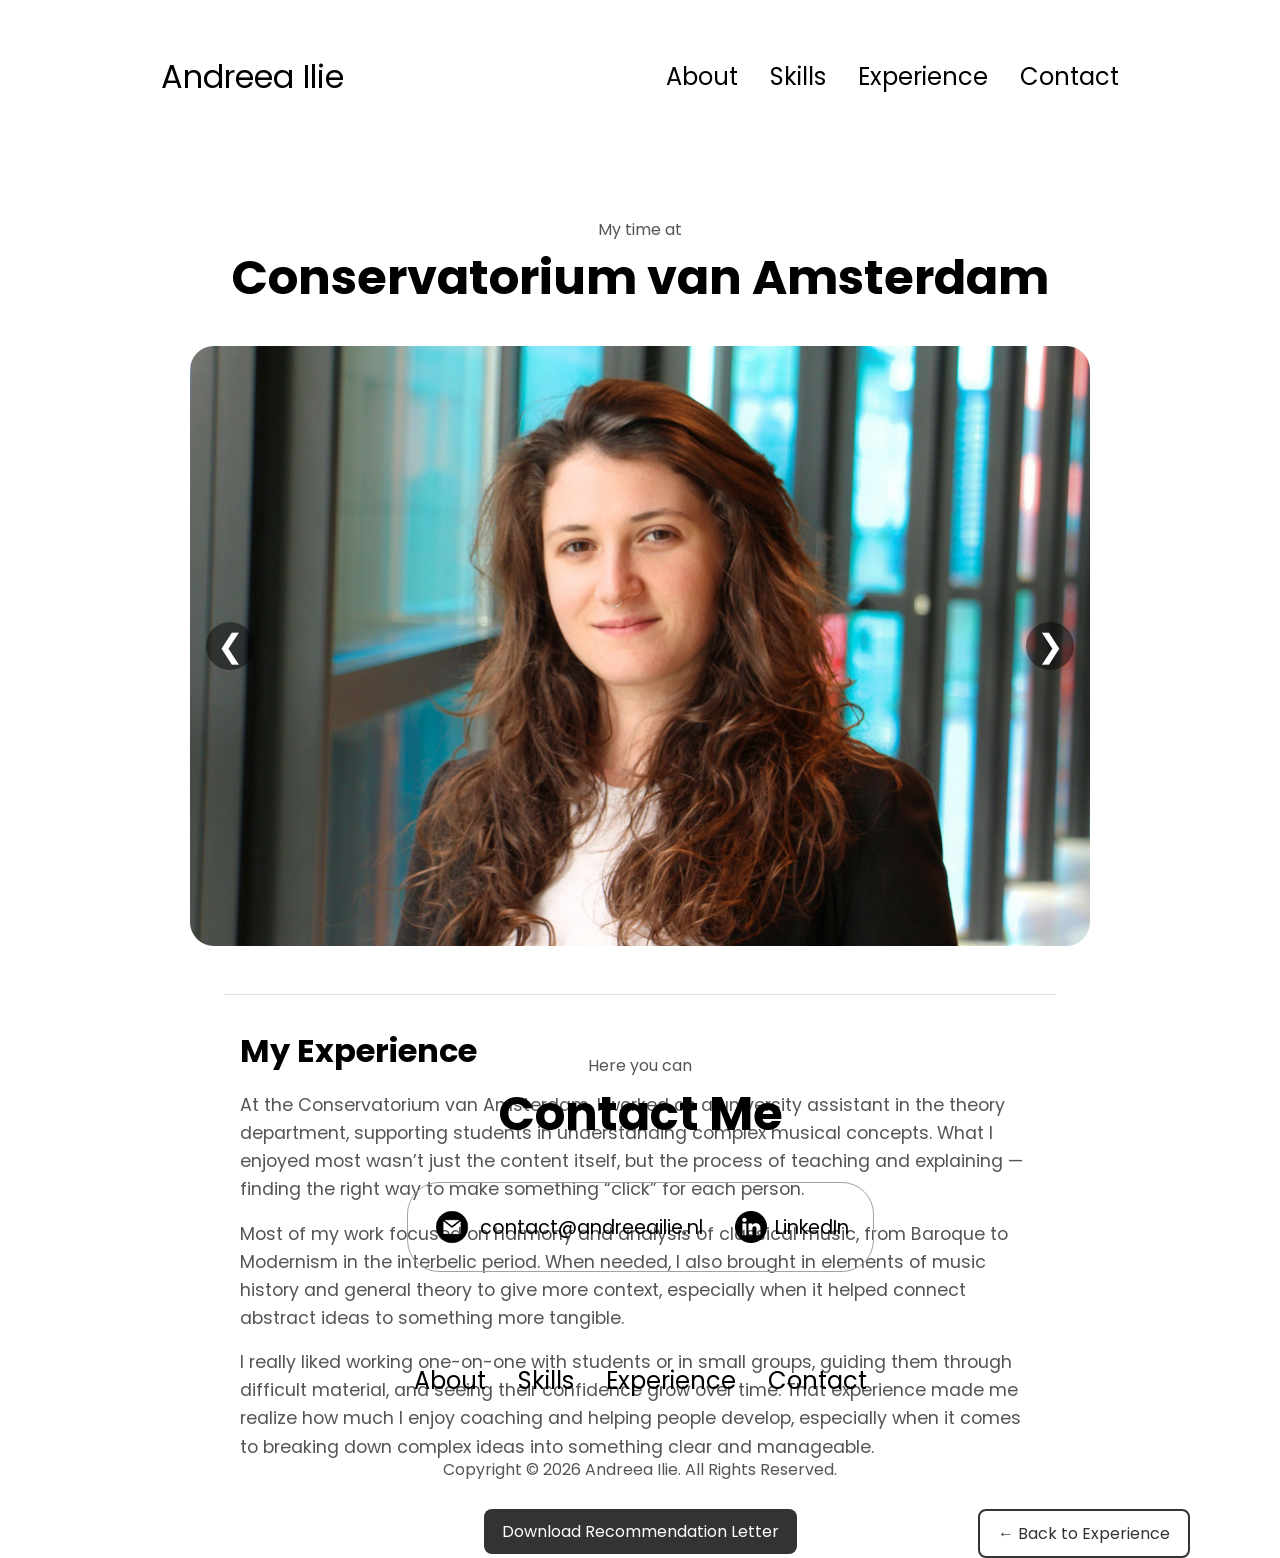
==== experience-conservatorium.html @ e47c0294 "Finished (-recom letters)" ====
<!doctype html>
<html lang="en">
  <head>
    <meta charset="UTF-8" />
    <meta http-equiv="X-UA-Compatible" content="IE=edge" />
    <meta name="viewport" content="width=device-width, initial-scale=1.0" />
    <title>Conservatorium van Amsterdam Experience</title>
    <link rel="stylesheet" href="style.css" />
    <link rel="stylesheet" href="mediaqueries.css" />
    <script src="script.js" defer></script>
  </head>
  <body>
    <nav id="desktop-nav">
      <div class="logo">Andreea Ilie</div>
      <div>
        <ul class="nav-links">
          <li><a href="index.html#about">About</a></li>
          <li><a href="index.html#skills">Skills</a></li>
          <li><a href="index.html#experience">Experience</a></li>
          <li><a href="index.html#contact">Contact</a></li>
        </ul>
      </div>
    </nav>
    <nav id="hamburger-nav">
      <div class="logo">Andreea Ilie</div>
      <div class="hamburger-menu">
        <div class="hamburger-icon" onclick="toggleMenu()">
          <span></span>
          <span></span>
          <span></span>
        </div>
        <div class="menu-links">
          <li><a href="index.html#about" onclick="toggleMenu()">About</a></li>
          <li><a href="index.html#skills" onclick="toggleMenu()">Skills</a></li>
          <li>
            <a href="index.html#experience" onclick="toggleMenu()"
              >Experience</a
            >
          </li>
          <li>
            <a href="index.html#contact" onclick="toggleMenu()">Contact</a>
          </li>
        </div>
      </div>
    </nav>
    <section class="project-page">
      <p class="section__text__p1">My time at</p>
      <h1 class="title">Conservatorium van Amsterdam</h1>
      <div class="carousel" data-autoplay="true" data-interval="4000">
        <div class="carousel-track">
          <img
            src="assets/cva-1.png"
            alt="Conservatorium project image 1"
            class="carousel-slide"
          />
          <img
            src="assets/cva-2.png"
            alt="Conservatorium project image 2"
            class="carousel-slide"
          />
          <img
            src="assets/cva-3.png"
            alt="Conservatorium project image 3"
            class="carousel-slide"
          />
        </div>

        <button
          class="carousel-btn prev"
          type="button"
          aria-label="Previous image"
        >
          ❮
        </button>
        <button class="carousel-btn next" type="button" aria-label="Next image">
          ❯
        </button>
      </div>
      <div class="experience-description">
        <h2>My Experience</h2>

        <p>
          At the Conservatorium van Amsterdam, I worked as a university
          assistant in the theory department, supporting students in
          understanding complex musical concepts. What I enjoyed most wasn’t
          just the content itself, but the process of teaching and explaining —
          finding the right way to make something “click” for each person.
        </p>
        <p>
          Most of my work focused on harmony and analysis of classical music,
          from Baroque to Modernism in the interbelic period. When needed, I
          also brought in elements of music history and general theory to give
          more context, especially when it helped connect abstract ideas to
          something more tangible.
        </p>
        <p>
          I really liked working one-on-one with students or in small groups,
          guiding them through difficult material, and seeing their confidence
          grow over time. That experience made me realize how much I enjoy
          coaching and helping people develop, especially when it comes to
          breaking down complex ideas into something clear and manageable.
        </p>
      </div>
      <div class="button-row">
        <a
          href="assets/recommendation-letter.pdf"
          class="download-btn"
          download
        >
          Download Recommendation Letter
        </a>

        <a href="index.html#experience" class="back-btn">
          ← Back to Experience
        </a>
      </div>
    </section>
    <section id="contact">
      <p class="section__text__p1">Here you can</p>
      <h1 class="title">Contact Me</h1>
      <div class="contact-info-upper-container">
        <div class="contact-info-container">
          <img
            src="./assets/email.png"
            alt="Email icon"
            class="icon contact-icon email-icon"
          />
          <p>
            <a href="mailto:contact@andreeailie.nl">contact@andreeailie.nl</a>
          </p>
        </div>
        <div class="contact-info-container">
          <img
            src="./assets/linkedin.png"
            alt="LinkedIn icon"
            class="icon contact-icon"
          />
          <p>
            <a href="https://www.linkedin.com/in/andreea-ilie-nl/">LinkedIn</a>
          </p>
        </div>
      </div>
    </section>
    <footer>
      <nav>
        <div class="nav-links-container">
          <ul class="nav-links">
            <li><a href="#about">About</a></li>
            <li><a href="#skills">Skills</a></li>
            <li><a href="#experience">Experience</a></li>
            <li><a href="#contact">Contact</a></li>
          </ul>
        </div>
      </nav>
      <p>Copyright &#169; 2026 Andreea Ilie. All Rights Reserved.</p>
    </footer>
  </body>
</html>
---- style.css ----
/* GENERAL */

@import url('https://fonts.googleapis.com/css2?family=Poppins:wght@300;400;500;600&display=swap');

* {
  margin: 0;
  padding: 0;
}

body {
  font-family: "Poppins", sans-serif;
}

html {
  scroll-behavior: smooth;
}

p {
  color: rgb(85, 85, 85);
}

/* TRANSITION */

a,
.btn {
  transition: all 300ms ease;
}

/* DESKTOP NAV */

nav,
.nav-links {
  display: flex;
}

nav {
  justify-content: space-around;
  align-items: center;
  height: 17vh;
}

.nav-links {
  gap: 2rem;
  list-style: none;
  font-size: 1.5rem;
}

a {
  color: black;
  text-decoration: none;
  text-decoration-color: white;
}

a:hover {
  color: grey;
  text-decoration: underline;
  text-underline-offset: 1rem;
  text-decoration-color: rgb(181, 181, 181);
}

.logo {
  font-size: 2rem;
}

.logo:hover {
  cursor: default;
}

/* HAMBURGER MENU */

#hamburger-nav {
  display: none;
}

.hamburger-menu {
  position: relative;
  display: inline-block;
}

.hamburger-icon {
  display: flex;
  flex-direction: column;
  justify-content: space-between;
  height: 24px;
  width: 30px;
  cursor: pointer;
}

.hamburger-icon span {
  width: 100%;
  height: 2px;
  background-color: black;
  transition: all 0.3 ease-in-out;
}

.menu-links {
  position: absolute;
  top: 100%;
  right: 0;
  background-color: white;
  width: fit-content;
  max-height: 0;
  overflow: hidden;
  transition: all 0.3 ease-in-out;
}

.menu-links a {
  display: block;
  padding: 10px;
  text-align: center;
  font-size: 1.5rem;
  color: black;
  text-decoration: none;
  transition: all 0.3 ease-in-out;
}

.menu-links li {
  list-style: none;
}

.menu-links.open {
  max-height: 300px;
}

.hamburger-icon.open span:first-child {
  transform: rotate(45deg) translate(10px, 5px);
}

.hamburger-icon.open span:nth-child(2) {
  opacity: 0;
}

.hamburger-icon.open span:last-child {
  transform: rotate(-45deg) translate(10px, -5px);
}

.hamburger-icon span:first-child {
  transform: none;
}

.hamburger-icon span:first-child {
  opacity: 1;
}

.hamburger-icon span:first-child {
  transform: none;
}

/* Section */

section {
  padding-top: 4vh;
  height: 96vh;
  margin: 0 10rem;
  box-sizing: border-box;
  min-height: fit-content;
}

.section-container {
  display: flex;
}

/* PROFILE SECTION */

#profile {
  display: flex;
  justify-content: center;
  gap: 5rem;
  height: 80vh;
}

.section__pic-container {
  display: flex;
  height: 450px;
  width: 450px;
  margin: auto 0;
}

.section__text {
  align-self: center;
  text-align: center;
}

.section__text p {
  font-weight: 600;
}

.section__text__p1 {
  text-align: center;
}

.section__text__p2 {
  font-size: 1.75rem;
  margin-bottom: 1rem;
}

.title {
  font-size: 3rem;
  text-align: center;
}

#socials-container {
  display: flex;
  justify-content: center;
  margin-top: 1rem;
  gap: 1rem;
}

/* ICONS */

.icon {
    cursor: pointer;
    height: 2rem;
}

/* BUTTONS */

.btn-container {
  display: flex;
  justify-content: center;
  gap: 1rem;
}

.btn {
  font-weight: 600;
  transition: all 300ms ease;
  padding: 1rem;
  border-radius: 2rem;
}

.btn-color-1,
.btn-color-2,
.btn-color-3 {
  border: rgb(53, 53, 53) 0.1rem solid;
}


.btn-color-3 {
  align-content: center;
  width: 20rem;
}

.btn-color-1:hover,
.btn-color-2:hover,
.btn-color-3:hover {
  cursor: pointer;
}

.btn-color-1,
.btn-color-2:hover,
.btn-color-3:hover {
  background: rgb(53, 53, 53);
  color: white;
}

.btn-color-1:hover {
  background: rgb(0, 0, 0);
}

.btn-color-2, 
.btn-color-3 {
  background: none;
}

.btn-color-2,
.btn-color-3:hover {
  border: rgb(255, 255, 255) 0.1rem solid;
}

.btn-container {
  gap: 1rem;
}

/* ABOUT SECTION */

#about {
  position: relative;
}

.about-containers {
  gap: 2rem;
  margin-bottom: 2rem;
  margin-top: 2rem;
}

.about-details-container {
  justify-content: center;
  flex-direction: column;
}

.about-containers,
.about-details-container {
  display: flex;
}

.about-pic {
  border-radius: 2rem;
}

.arrow {
  position: absolute;
  right: -5rem;
  bottom: 2.5rem;
}

.details-container {
  padding: 1.5rem;
  flex: 1;
  background: white;
  border-radius: 2rem;
  border: rgb(53, 53, 53) 0.1rem solid;
  border-color: rgb(163, 163, 163);
  text-align: center;
}

.section-container {
  gap: 4rem;
  height: 80%;
}

.section__pic-container {
  height: 400px;
  width: 400px;
  margin: auto 0;
}

/* SKILLS SECTION */

#skills {
    position: relative;
}

.section_text_p1 {
    text-align: center;
}

.experience-sub-title {
    color: rgb(85, 85, 85);
    font-weight: 600;
    font-size: 1.75rem;
    margin-bottom: 2rem;
}

.article-container {
  display: flex;
  text-align: initial;
  flex-wrap: wrap;
  flex-direction: row;
  gap: 2.5rem;
  justify-content: space-around;
}

article {
  display: flex;
  width: 10rem;
  justify-content: space-around;
  gap: 0.5rem;
}

article .icon {
  cursor: default;
}

/* EXPERIENCE SECTION */

#projects {
  position: relative;
}

.color-container {
  border-color: rgb(163, 163, 163);
  background: rgb(250, 250, 250);
}

.project-img {
  border-radius: 2rem;
  width: 90%;
  height: 90%;
}

.project-title {
  margin: 1rem;
  color: black;
}

.project-btn {
  color: black;
  border-color: rgb(163, 163, 163);
}

/* CONTACT */

#contact {
  display: flex;
  justify-content: center;
  flex-direction: column;
  height: 70vh;
}

.contact-info-upper-container {
  display: flex;
  justify-content: center;
  border-radius: 2rem;
  border: rgb(53, 53, 53) 0.1rem solid;
  border-color: rgb(163, 163, 163);
  background: (250, 250, 250);
  margin: 2rem auto;
  padding: 0.5rem;
}

.contact-info-container {
  display: flex;
  align-items: center;
  justify-content: center;
  gap: 0.5rem;
  margin: 1rem;
}

.contact-info-container p {
  font-size: larger;
}

.contact-icon {
  cursor: default;
}

.email-icon {
  height: 2.5rem;
}

/* FOOTER SECTION */

footer {
  height: 26vh;
  margin: 0 1rem;
}

footer p {
  text-align: center;
}

/* GOODNEWS AND CVA SECTION */

.project-page {
  width: min(1100px, 90%);
  margin: 0 auto;
  padding: 4rem 0;
}

.project-page h1 {
  text-align: center;
  margin-bottom: 2rem;
}

.carousel {
  position: relative;
  width: 100%;
  max-width: 900px;
  margin: 0 auto;
  overflow: hidden;
  border-radius: 1.5rem;
  background: #f5f5f5;
}

.carousel-track {
  display: flex;
  transition: transform 0.5s ease-in-out;
  width: 100%;
}

.carousel-slide {
  width: 100%;
  flex: 0 0 100%;
  display: block;
  object-fit: cover;
  max-height: 600px;
}

.carousel-btn {
  position: absolute;
  top: 50%;
  transform: translateY(-50%);
  z-index: 10;
  border: none;
  background: rgba(0, 0, 0, 0.45);
  color: white;
  font-size: 2rem;
  width: 3rem;
  height: 3rem;
  border-radius: 50%;
  cursor: pointer;
  display: grid;
  place-items: center;
  transition: background 0.2s ease;
}

.carousel-btn:hover {
  background: rgba(0, 0, 0, 0.7);
}

.carousel-btn.prev {
  left: 1rem;
}

.carousel-btn.next {
  right: 1rem;
}

.carousel.single-slide .carousel-btn {
  display: none;
}

.experience-description {
  max-width: 800px;
  margin: 3rem auto;
  padding: 0 1rem;
  text-align: left;
  border-top: 1px solid #ddd;
  padding-top: 2rem;
}

.experience-description h2 {
  font-size: 2rem;
  margin-bottom: 1rem;
}

.experience-description p {
  font-size: 1.1rem;
  line-height: 1.6;
  color: #555;
  margin-bottom: 1rem;
}

.button-row {
  position: relative;
  margin-top: 2rem;
}

/* Center button */
.download-btn {
  display: block;
  width: fit-content;
  margin: 0 auto;

  padding: 10px 18px;
  background-color: #333;
  color: #fff;
  text-decoration: none;
  border-radius: 8px;

  transition: 0.3s ease;
}

.download-btn:hover {
  background-color: #555;
}

/* Right-aligned button */
.back-btn {
  position: absolute;
  right: 0;
  top: 0;

  padding: 10px 18px;
  background-color: transparent;
  border: 2px solid #333;
  color: #333;
  text-decoration: none;
  border-radius: 8px;

  transition: 0.3s ease;
}

.back-btn:hover {
  background-color: #333;
  color: #fff;
}
---- mediaqueries.css ----
@media screen and (max-width: 1400px) {
  #profile {
    height: 83vh;
    margin-bottom: 6rem;
  }
  .about-containers {
    flex-wrap: wrap;
  }
  #contact,
  #projects {
    height: fit-content;
  }
}

@media screen and (max-width: 1200px) {
  #desktop-nav {
    display: none;
  }
  #hamburger-nav {
    display: flex;
  }
  #experience,
  .experience-details-container {
    margin-top: 2rem;
  }
  #profile,
  .section-container {
    display: block;
  }
  .arrow {
    display: none;
  }
  section,
  .section-container {
    height: fit-content;
  }
  section {
    margin: 0 5%;
  }
  .section__pic-container {
    width: 275px;
    height: 275px;
    margin: 0 auto 2rem;
  }
  .about-containers {
    margin-top: 0;
  }
}

@media screen and (max-width: 600px) {
  #contact,
  footer {
    height: 40vh;
  }
  #profile {
    height: 83vh;
    margin-bottom: 0;
  }
  article {
    font-size: 1rem;
  }
  footer nav {
    height: fit-content;
    margin-bottom: 2rem;
  }
  .about-containers,
  .contact-info-upper-container,
  .btn-container {
    flex-wrap: wrap;
  }
  .contact-info-container {
    margin: 0;
  }
  .contact-info-container p,
  .nav-links li a {
    font-size: 1rem;
  }
  .experience-sub-title {
    font-size: 1.25rem;
  }
  .logo {
    font-size: 1.5rem;
  }
  .nav-links {
    flex-direction: column;
    gap: 0.5rem;
    text-align: center;
  }
  .section__pic-container {
    width: auto;
    height: 46vw;
    justify-content: center;
  }
  .section__text__p2 {
    font-size: 1.25rem;
  }
  .title {
    font-size: 2rem;
  }
  .text-container {
    text-align: justify;
  }
}
@media (max-width: 600px) {
  .button-row {
    display: flex;
    flex-direction: column;
    align-items: center;
    gap: 1rem;
  }

  .back-btn {
    position: static;
  }
}
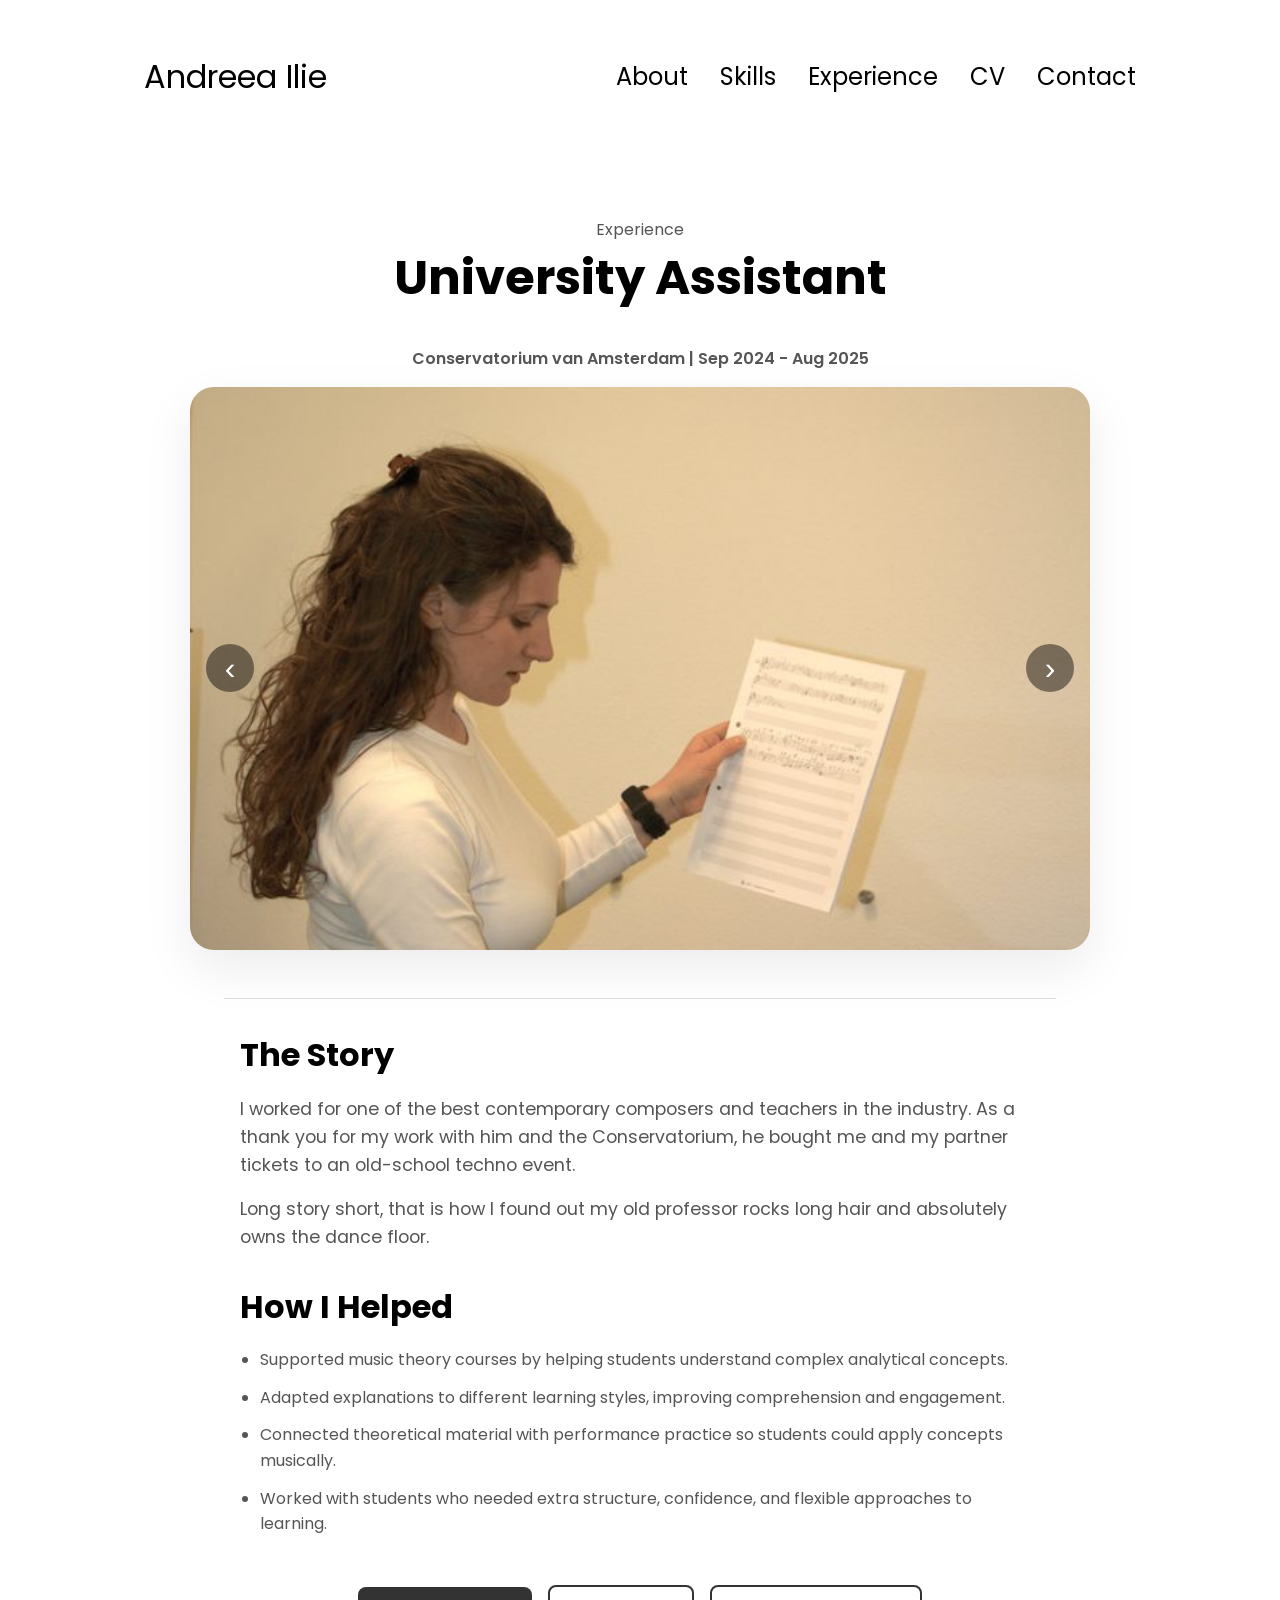
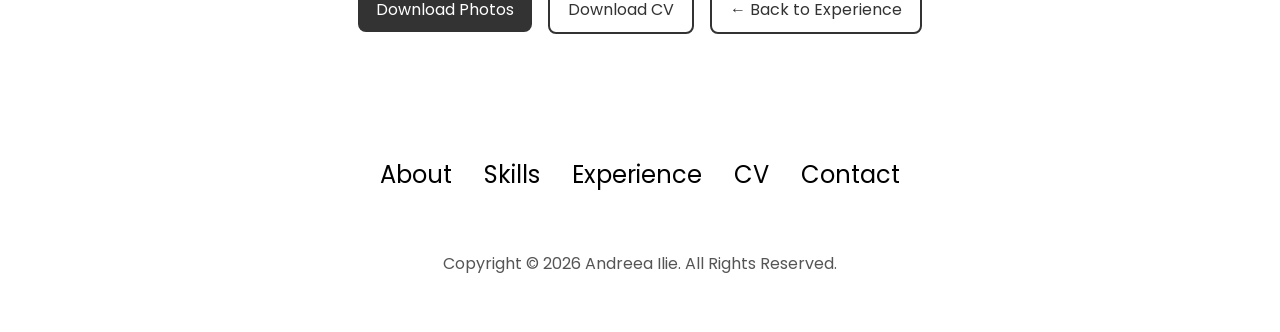
==== commit 4734bd5f: "Update skills and experience stories" ====
--- a/experience-conservatorium.html
+++ b/experience-conservatorium.html
@@ -4,7 +4,7 @@
     <meta charset="UTF-8" />
     <meta http-equiv="X-UA-Compatible" content="IE=edge" />
     <meta name="viewport" content="width=device-width, initial-scale=1.0" />
-    <title>Conservatorium van Amsterdam Experience</title>
+    <title>Conservatorium van Amsterdam Experience | Andreea Ilie</title>
     <link rel="stylesheet" href="style.css" />
     <link rel="stylesheet" href="mediaqueries.css" />
     <script src="script.js" defer></script>
@@ -17,6 +17,7 @@
           <li><a href="index.html#about">About</a></li>
           <li><a href="index.html#skills">Skills</a></li>
           <li><a href="index.html#experience">Experience</a></li>
+          <li><a href="assets/andreea-ilie-resume.pdf">CV</a></li>
           <li><a href="index.html#contact">Contact</a></li>
         </ul>
       </div>
@@ -32,123 +33,61 @@
         <div class="menu-links">
           <li><a href="index.html#about" onclick="toggleMenu()">About</a></li>
           <li><a href="index.html#skills" onclick="toggleMenu()">Skills</a></li>
-          <li>
-            <a href="index.html#experience" onclick="toggleMenu()"
-              >Experience</a
-            >
-          </li>
-          <li>
-            <a href="index.html#contact" onclick="toggleMenu()">Contact</a>
-          </li>
+          <li><a href="index.html#experience" onclick="toggleMenu()">Experience</a></li>
+          <li><a href="assets/andreea-ilie-resume.pdf" onclick="toggleMenu()">CV</a></li>
+          <li><a href="index.html#contact" onclick="toggleMenu()">Contact</a></li>
         </div>
       </div>
     </nav>
     <section class="project-page">
-      <p class="section__text__p1">My time at</p>
-      <h1 class="title">Conservatorium van Amsterdam</h1>
-      <div class="carousel" data-autoplay="true" data-interval="4000">
+      <p class="section__text__p1">Experience</p>
+      <h1 class="title">University Assistant</h1>
+      <p class="role-meta">Conservatorium van Amsterdam | Sep 2024 - Aug 2025</p>
+      <div class="carousel" data-autoplay="true" data-interval="4500">
         <div class="carousel-track">
-          <img
-            src="assets/cva-1.png"
-            alt="Conservatorium project image 1"
-            class="carousel-slide"
-          />
-          <img
-            src="assets/cva-2.png"
-            alt="Conservatorium project image 2"
-            class="carousel-slide"
-          />
-          <img
-            src="assets/cva-3.png"
-            alt="Conservatorium project image 3"
-            class="carousel-slide"
-          />
+          <img class="carousel-slide" src="assets/experience/conservatorium-1.jpg" alt="Conservatorium van Amsterdam teaching photo" />
+          <img class="carousel-slide" src="assets/experience/conservatorium-2.jpg" alt="Music theory classroom photo" />
+          <img class="carousel-slide" src="assets/experience/conservatorium-3.jpg" alt="Conservatorium workshop photo" />
+          <img class="carousel-slide" src="assets/experience/conservatorium-4.jpg" alt="Student support teaching photo" />
         </div>
-
-        <button
-          class="carousel-btn prev"
-          type="button"
-          aria-label="Previous image"
-        >
-          ❮
-        </button>
-        <button class="carousel-btn next" type="button" aria-label="Next image">
-          ❯
-        </button>
+        <button class="carousel-btn prev" type="button" aria-label="Previous photo">&#8249;</button>
+        <button class="carousel-btn next" type="button" aria-label="Next photo">&#8250;</button>
       </div>
       <div class="experience-description">
-        <h2>My Experience</h2>
-
+        <h2>The Story</h2>
         <p>
-          At the Conservatorium van Amsterdam, I worked as a university
-          assistant in the theory department, supporting students in
-          understanding complex musical concepts. What I enjoyed most wasn’t
-          just the content itself, but the process of teaching and explaining —
-          finding the right way to make something “click” for each person.
+          I worked for one of the best contemporary composers and teachers in
+          the industry. As a thank you for my work with him and the
+          Conservatorium, he bought me and my partner tickets to an old-school
+          techno event.
         </p>
         <p>
-          Most of my work focused on harmony and analysis of classical music,
-          from Baroque to Modernism in the interbelic period. When needed, I
-          also brought in elements of music history and general theory to give
-          more context, especially when it helped connect abstract ideas to
-          something more tangible.
+          Long story short, that is how I found out my old professor rocks long
+          hair and absolutely owns the dance floor.
         </p>
-        <p>
-          I really liked working one-on-one with students or in small groups,
-          guiding them through difficult material, and seeing their confidence
-          grow over time. That experience made me realize how much I enjoy
-          coaching and helping people develop, especially when it comes to
-          breaking down complex ideas into something clear and manageable.
-        </p>
+        <h2>How I Helped</h2>
+        <ul>
+          <li>Supported music theory courses by helping students understand complex analytical concepts.</li>
+          <li>Adapted explanations to different learning styles, improving comprehension and engagement.</li>
+          <li>Connected theoretical material with performance practice so students could apply concepts musically.</li>
+          <li>Worked with students who needed extra structure, confidence, and flexible approaches to learning.</li>
+        </ul>
       </div>
       <div class="button-row">
-        <a
-          href="assets/recommendation-letter.pdf"
-          class="download-btn"
-          download
-        >
-          Download Recommendation Letter
-        </a>
-
-        <a href="index.html#experience" class="back-btn">
-          ← Back to Experience
-        </a>
-      </div>
-    </section>
-    <section id="contact">
-      <p class="section__text__p1">Here you can</p>
-      <h1 class="title">Contact Me</h1>
-      <div class="contact-info-upper-container">
-        <div class="contact-info-container">
-          <img
-            src="./assets/email.png"
-            alt="Email icon"
-            class="icon contact-icon email-icon"
-          />
-          <p>
-            <a href="mailto:contact@andreeailie.nl">contact@andreeailie.nl</a>
-          </p>
-        </div>
-        <div class="contact-info-container">
-          <img
-            src="./assets/linkedin.png"
-            alt="LinkedIn icon"
-            class="icon contact-icon"
-          />
-          <p>
-            <a href="https://www.linkedin.com/in/andreea-ilie-nl/">LinkedIn</a>
-          </p>
-        </div>
+        <a href="assets/experience/conservatorium-photos.zip" class="download-btn" download>Download Photos</a>
+        <a href="assets/andreea-ilie-resume.pdf" class="download-btn secondary-download" download>Download CV</a>
+        <a href="index.html#experience" class="back-btn">&larr; Back to Experience</a>
       </div>
     </section>
     <footer>
       <nav>
         <div class="nav-links-container">
           <ul class="nav-links">
-            <li><a href="#about">About</a></li>
-            <li><a href="#skills">Skills</a></li>
-            <li><a href="#experience">Experience</a></li>
-            <li><a href="#contact">Contact</a></li>
+            <li><a href="index.html#about">About</a></li>
+            <li><a href="index.html#skills">Skills</a></li>
+            <li><a href="index.html#experience">Experience</a></li>
+            <li><a href="assets/andreea-ilie-resume.pdf">CV</a></li>
+            <li><a href="index.html#contact">Contact</a></li>
           </ul>
         </div>
       </nav>
--- a/style.css
+++ b/style.css
@@ -9,6 +9,8 @@
 
 body {
   font-family: "Poppins", sans-serif;
+  background: white;
+  color: black;
 }
 
 html {
@@ -150,10 +152,9 @@
 
 section {
   padding-top: 4vh;
-  height: 96vh;
+  min-height: 96vh;
   margin: 0 10rem;
   box-sizing: border-box;
-  min-height: fit-content;
 }
 
 .section-container {
@@ -260,11 +261,15 @@
 .btn-color-2, 
 .btn-color-3 {
   background: none;
-}
-
-.btn-color-2,
+  color: black;
+}
+
+.btn-color-2 {
+  border-color: rgb(53, 53, 53);
+}
+
 .btn-color-3:hover {
-  border: rgb(255, 255, 255) 0.1rem solid;
+  border-color: rgb(255, 255, 255);
 }
 
 .btn-container {
@@ -346,14 +351,15 @@
   text-align: initial;
   flex-wrap: wrap;
   flex-direction: row;
-  gap: 2.5rem;
+  gap: 1.5rem;
   justify-content: space-around;
 }
 
 article {
   display: flex;
-  width: 10rem;
-  justify-content: space-around;
+  width: 12rem;
+  align-items: flex-start;
+  justify-content: flex-start;
   gap: 0.5rem;
 }
 
@@ -363,8 +369,82 @@
 
 /* EXPERIENCE SECTION */
 
-#projects {
+#experience {
   position: relative;
+}
+
+.skill-grid,
+.experience-grid {
+  display: grid;
+  gap: 2rem;
+  margin-top: 2rem;
+}
+
+.skill-grid {
+  grid-template-columns: repeat(2, minmax(0, 1fr));
+}
+
+.experience-grid {
+  grid-template-columns: repeat(2, minmax(0, 1fr));
+}
+
+.experience-grid .role-card:first-child {
+  grid-column: span 2;
+}
+
+.role-card {
+  display: flex;
+  width: auto;
+  flex-direction: column;
+  align-items: stretch;
+  justify-content: space-between;
+  gap: 1rem;
+  text-align: left;
+}
+
+.role-card h2 {
+  color: black;
+  font-size: 1.15rem;
+  line-height: 1.3;
+}
+
+.role-card h3 {
+  color: rgb(85, 85, 85);
+  font-size: 1rem;
+}
+
+.role-card p {
+  line-height: 1.55;
+}
+
+.role-photo {
+  width: 100%;
+  height: 220px;
+  border-radius: 1.25rem;
+  object-fit: cover;
+  object-position: center;
+  margin-bottom: 0.25rem;
+  background: rgb(245, 245, 245);
+}
+
+.role-date {
+  color: black;
+  font-size: 0.9rem;
+  font-weight: 600;
+}
+
+.tag-list {
+  display: flex;
+  flex-wrap: wrap;
+  gap: 0.5rem;
+}
+
+.tag-list span {
+  border: rgb(163, 163, 163) 0.1rem solid;
+  border-radius: 2rem;
+  color: rgb(85, 85, 85);
+  font-size: 0.8rem;
+  padding: 0.35rem 0.7rem;
 }
 
 .color-container {
@@ -460,6 +540,7 @@
   overflow: hidden;
   border-radius: 1.5rem;
   background: #f5f5f5;
+  box-shadow: 0 18px 50px rgba(0, 0, 0, 0.08);
 }
 
 .carousel-track {
@@ -473,6 +554,8 @@
   flex: 0 0 100%;
   display: block;
   object-fit: cover;
+  object-position: center;
+  aspect-ratio: 16 / 10;
   max-height: 600px;
 }
 
@@ -519,9 +602,30 @@
   padding-top: 2rem;
 }
 
+.experience-description h2:not(:first-child) {
+  margin-top: 2rem;
+}
+
 .experience-description h2 {
   font-size: 2rem;
   margin-bottom: 1rem;
+}
+
+.experience-description ul {
+  color: #555;
+  line-height: 1.6;
+  margin-left: 1.25rem;
+}
+
+.experience-description li {
+  margin-bottom: 0.75rem;
+}
+
+.role-meta {
+  color: rgb(85, 85, 85);
+  font-weight: 600;
+  margin-bottom: 1rem;
+  text-align: center;
 }
 
 .experience-description p {
@@ -532,16 +636,18 @@
 }
 
 .button-row {
-  position: relative;
+  align-items: center;
+  display: flex;
+  flex-wrap: wrap;
+  gap: 1rem;
+  justify-content: center;
   margin-top: 2rem;
 }
 
-/* Center button */
 .download-btn {
-  display: block;
-  width: fit-content;
-  margin: 0 auto;
-
+  display: inline-flex;
+  align-items: center;
+  justify-content: center;
   padding: 10px 18px;
   background-color: #333;
   color: #fff;
@@ -553,14 +659,20 @@
 
 .download-btn:hover {
   background-color: #555;
-}
-
-/* Right-aligned button */
+  color: white;
+  text-decoration: none;
+}
+
+.secondary-download {
+  background: white;
+  border: 2px solid #333;
+  color: #333;
+}
+
 .back-btn {
-  position: absolute;
-  right: 0;
-  top: 0;
-
+  display: inline-flex;
+  align-items: center;
+  justify-content: center;
   padding: 10px 18px;
   background-color: transparent;
   border: 2px solid #333;
@@ -574,4 +686,5 @@
 .back-btn:hover {
   background-color: #333;
   color: #fff;
-}+  text-decoration: none;
+}
--- a/mediaqueries.css
+++ b/mediaqueries.css
@@ -7,7 +7,7 @@
     flex-wrap: wrap;
   }
   #contact,
-  #projects {
+  #experience {
     height: fit-content;
   }
 }
@@ -45,6 +45,13 @@
   .about-containers {
     margin-top: 0;
   }
+  .skill-grid,
+  .experience-grid {
+    grid-template-columns: repeat(2, minmax(0, 1fr));
+  }
+  .experience-grid .role-card:first-child {
+    grid-column: span 2;
+  }
 }
 
 @media screen and (max-width: 600px) {
@@ -58,6 +65,7 @@
   }
   article {
     font-size: 1rem;
+    width: 100%;
   }
   footer nav {
     height: fit-content;
@@ -100,6 +108,19 @@
   .text-container {
     text-align: justify;
   }
+  .skill-grid,
+  .experience-grid {
+    grid-template-columns: 1fr;
+  }
+  .experience-grid .role-card:first-child {
+    grid-column: span 1;
+  }
+  .role-card {
+    text-align: left;
+  }
+  .role-photo {
+    height: 190px;
+  }
 }
 @media (max-width: 600px) {
   .button-row {
@@ -112,4 +133,4 @@
   .back-btn {
     position: static;
   }
-}+}
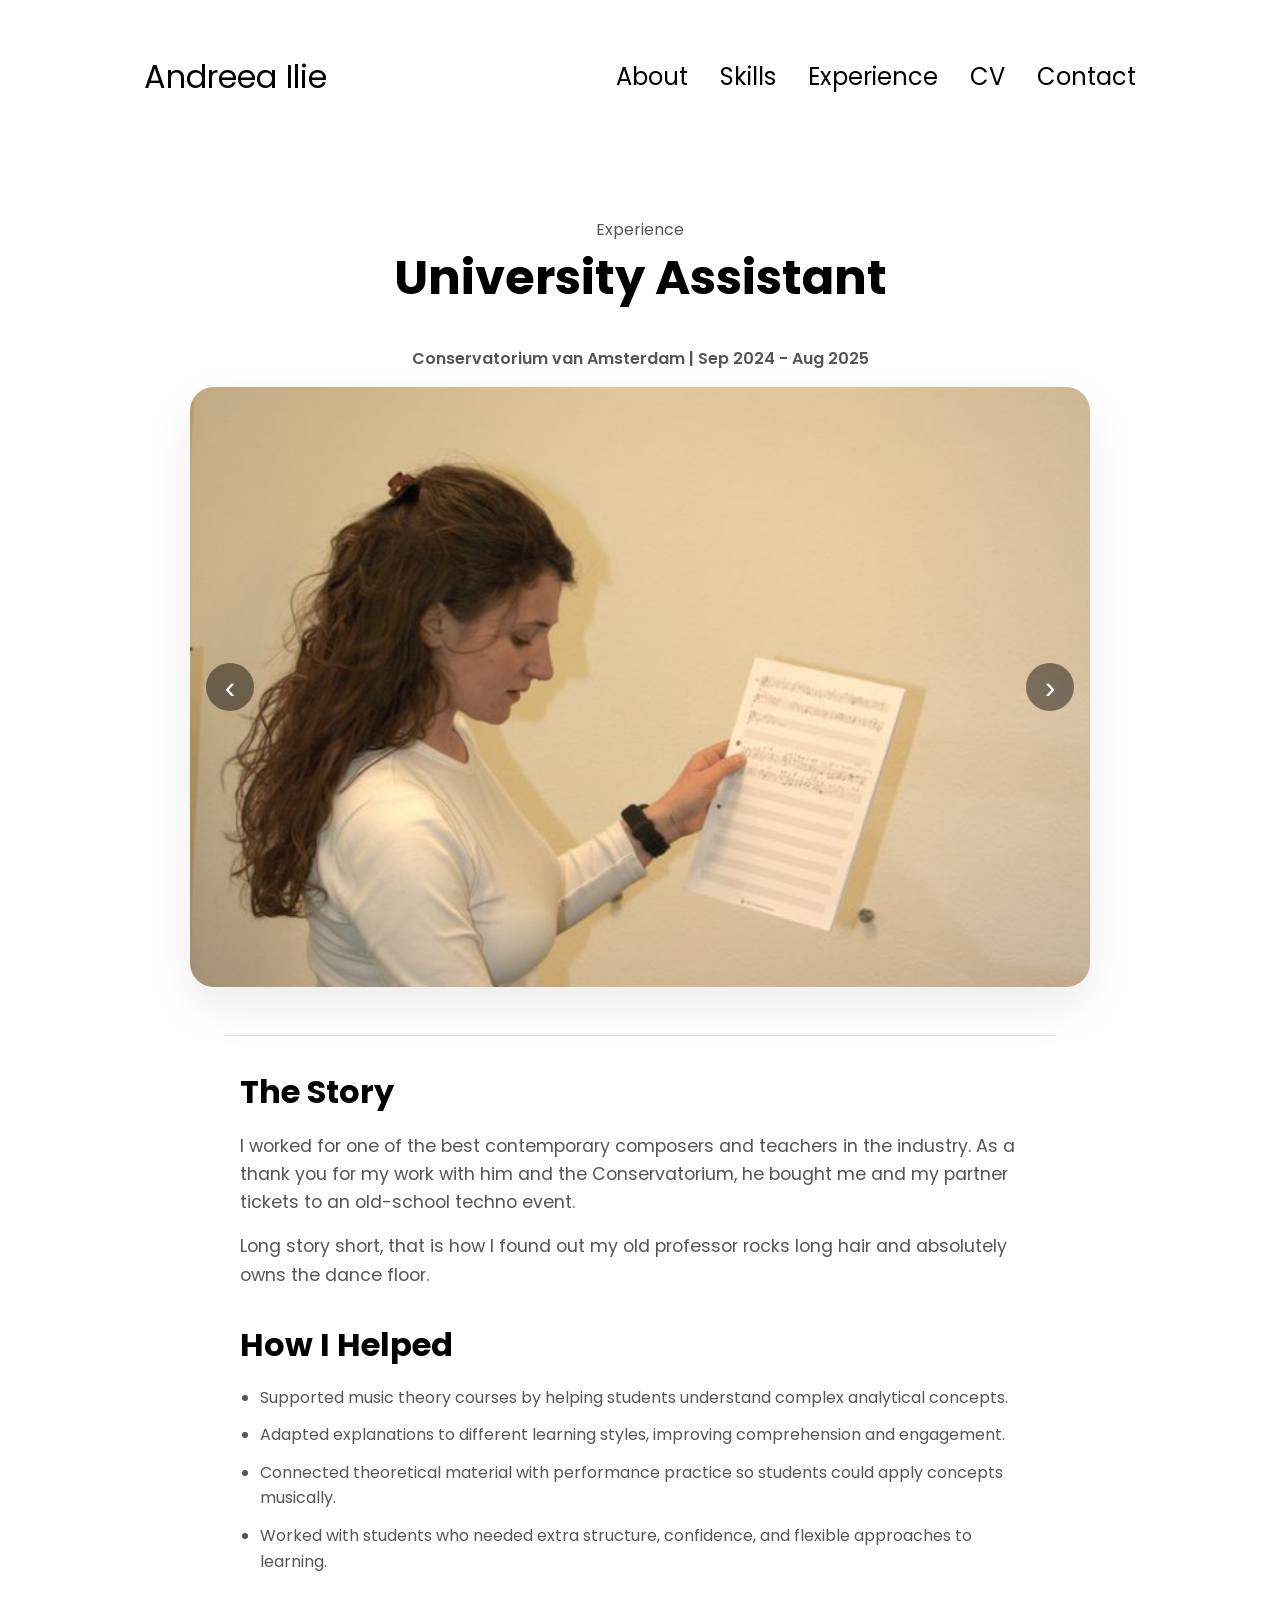
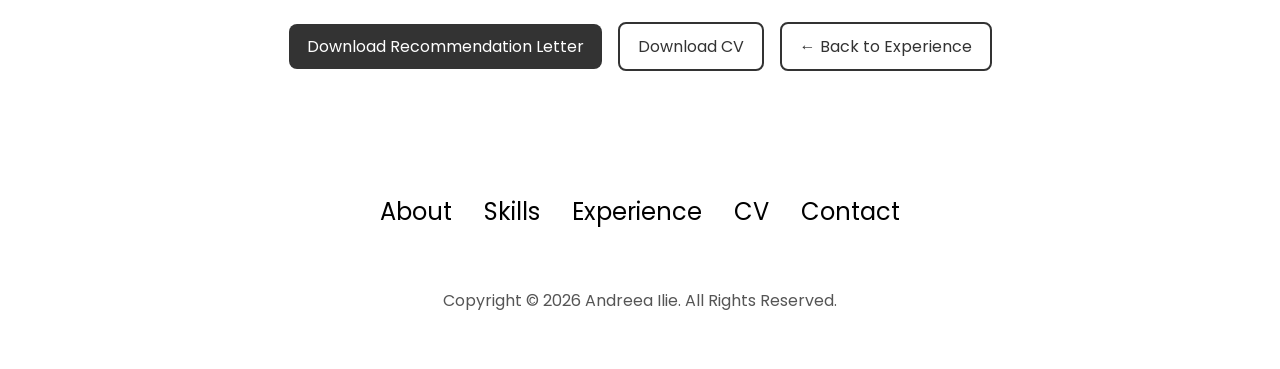
==== commit 261772aa: "Refine portfolio skills and experience assets" ====
--- a/experience-conservatorium.html
+++ b/experience-conservatorium.html
@@ -74,7 +74,7 @@
         </ul>
       </div>
       <div class="button-row">
-        <a href="assets/experience/conservatorium-photos.zip" class="download-btn" download>Download Photos</a>
+        <a href="assets/recommendations/conservatorium-recommendation-letter.pdf" class="download-btn" download>Download Recommendation Letter</a>
         <a href="assets/andreea-ilie-resume.pdf" class="download-btn secondary-download" download>Download CV</a>
         <a href="index.html#experience" class="back-btn">&larr; Back to Experience</a>
       </div>
--- a/style.css
+++ b/style.css
@@ -347,17 +347,14 @@
 }
 
 .article-container {
-  display: flex;
+  display: grid;
   text-align: initial;
-  flex-wrap: wrap;
-  flex-direction: row;
+  grid-template-columns: repeat(3, minmax(0, 1fr));
   gap: 1.5rem;
-  justify-content: space-around;
 }
 
 article {
   display: flex;
-  width: 12rem;
   align-items: flex-start;
   justify-content: flex-start;
   gap: 0.5rem;
@@ -386,10 +383,6 @@
 
 .experience-grid {
   grid-template-columns: repeat(2, minmax(0, 1fr));
-}
-
-.experience-grid .role-card:first-child {
-  grid-column: span 2;
 }
 
 .role-card {
@@ -417,14 +410,29 @@
   line-height: 1.55;
 }
 
-.role-photo {
-  width: 100%;
-  height: 220px;
+.role-logo-wrap {
+  align-items: center;
+  background: rgb(250, 250, 250);
+  border: rgb(220, 220, 220) 0.1rem solid;
   border-radius: 1.25rem;
-  object-fit: cover;
-  object-position: center;
+  display: flex;
+  justify-content: center;
   margin-bottom: 0.25rem;
-  background: rgb(245, 245, 245);
+  min-height: 140px;
+  padding: 1.25rem;
+}
+
+.role-logo {
+  max-height: 92px;
+  max-width: 190px;
+  object-fit: contain;
+}
+
+.role-logo-text {
+  color: rgb(53, 53, 53);
+  font-size: 1.4rem;
+  font-weight: 600;
+  letter-spacing: 0.08em;
 }
 
 .role-date {
@@ -555,7 +563,7 @@
   display: block;
   object-fit: cover;
   object-position: center;
-  aspect-ratio: 16 / 10;
+  aspect-ratio: 5 / 4;
   max-height: 600px;
 }
 
--- a/mediaqueries.css
+++ b/mediaqueries.css
@@ -48,9 +48,6 @@
   .skill-grid,
   .experience-grid {
     grid-template-columns: repeat(2, minmax(0, 1fr));
-  }
-  .experience-grid .role-card:first-child {
-    grid-column: span 2;
   }
 }
 
@@ -112,14 +109,14 @@
   .experience-grid {
     grid-template-columns: 1fr;
   }
-  .experience-grid .role-card:first-child {
-    grid-column: span 1;
-  }
   .role-card {
     text-align: left;
   }
-  .role-photo {
-    height: 190px;
+  .role-logo-wrap {
+    min-height: 120px;
+  }
+  .article-container {
+    grid-template-columns: 1fr;
   }
 }
 @media (max-width: 600px) {
